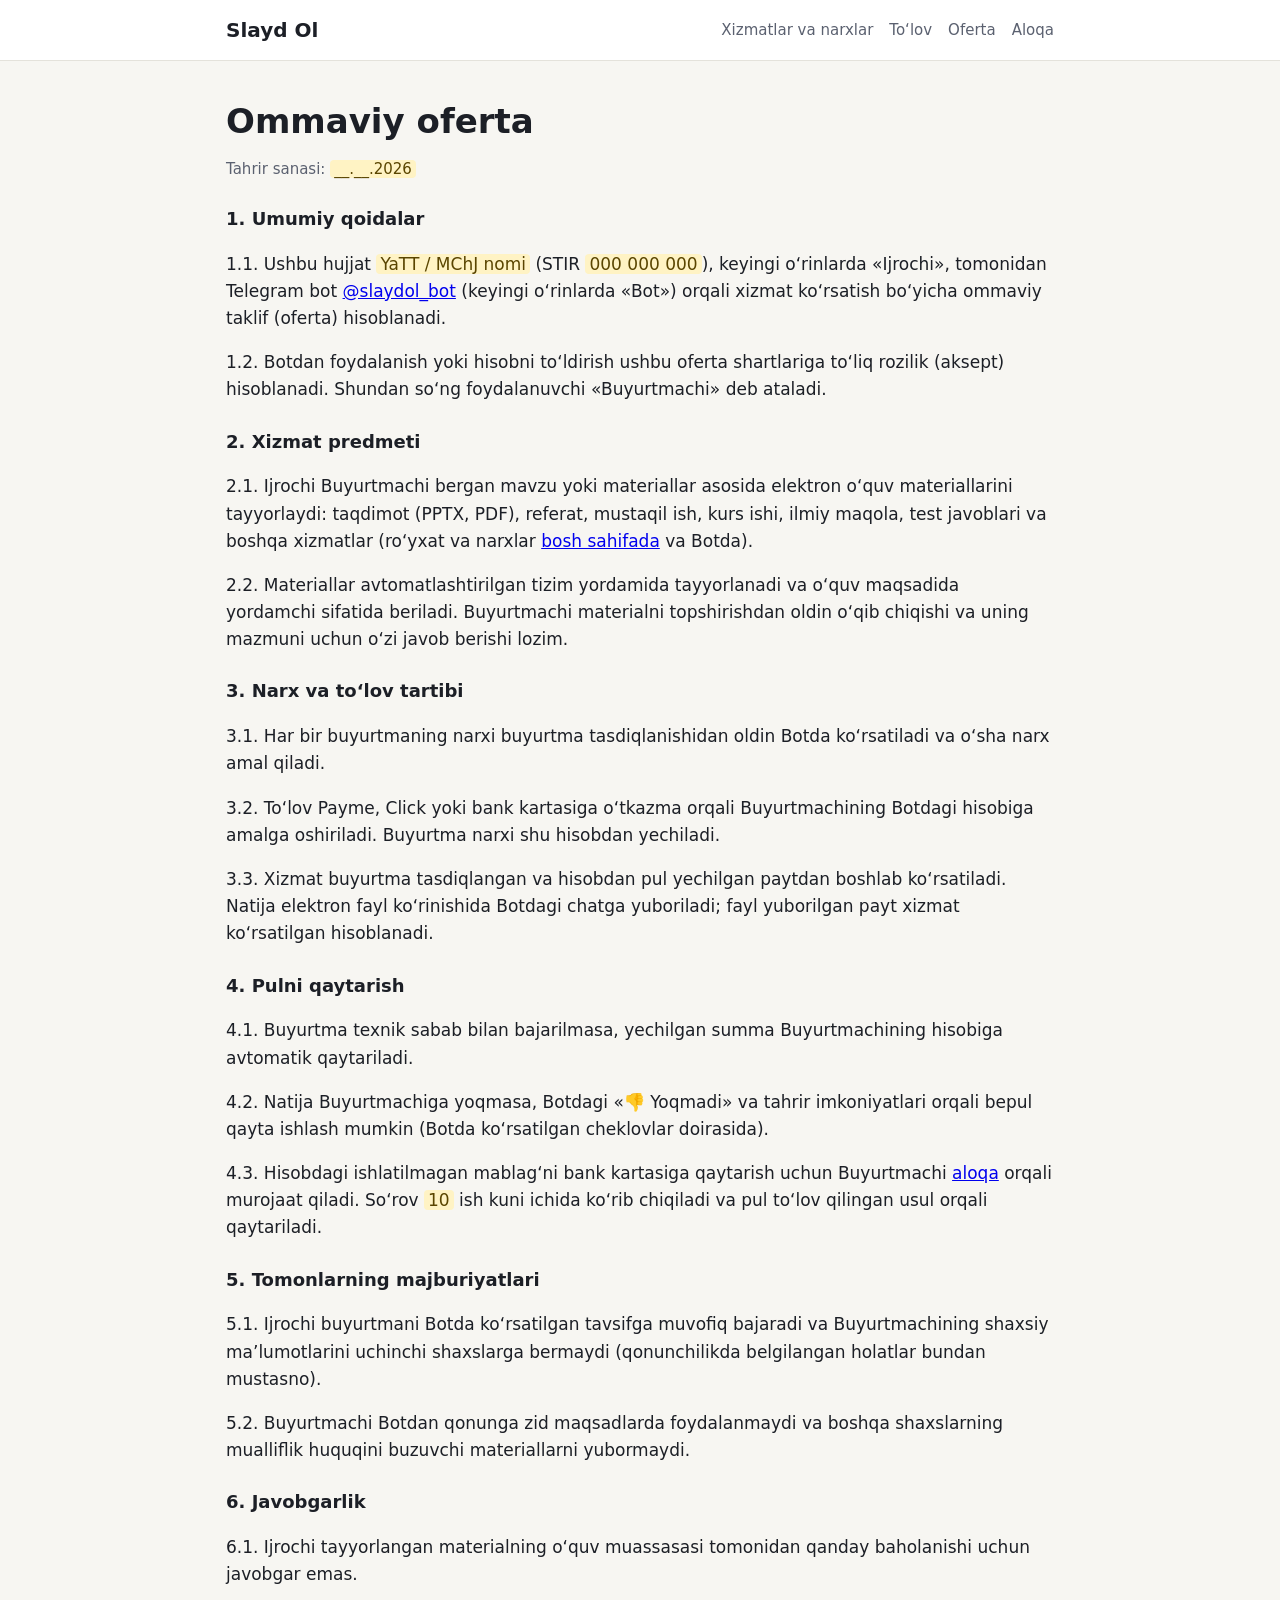
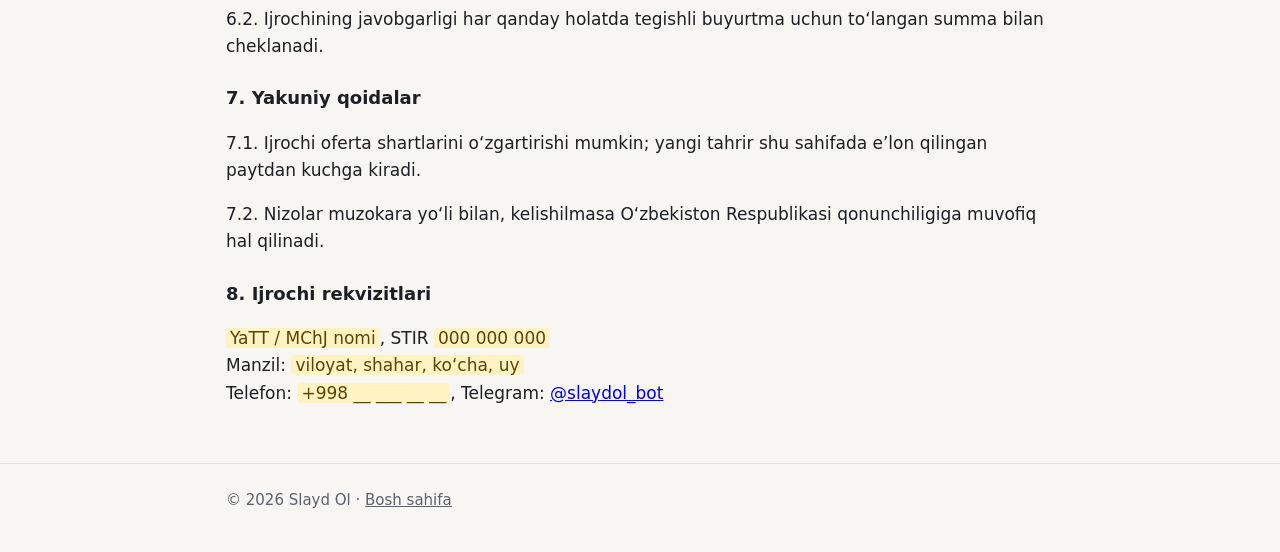
==== oferta.html @ 8b88bb4b "Sayt: bosh sahifa, oferta, CNAME Co-Authored-By: Claude Opus 5.5 <noreply@anthropic.com> Claude-Sess" ====
<!doctype html>
<html lang="uz">
<head>
<meta charset="utf-8">
<meta name="viewport" content="width=device-width,initial-scale=1">
<title>Ommaviy oferta — Slayd Ol</title>
<link rel="stylesheet" href="style.css">
</head>
<body>
<header><div class="wrap">
  <a class="logo" href="/">Slayd Ol</a>
  <nav><a href="/#xizmatlar">Xizmatlar va narxlar</a><a href="/#tolov">To‘lov</a><a href="oferta.html">Oferta</a><a href="/#aloqa">Aloqa</a></nav>
</div></header>

<main class="wrap">
  <h1>Ommaviy oferta</h1>
  <p class="note">Tahrir sanasi: <span class="todo">__.__.2026</span></p>

  <h3>1. Umumiy qoidalar</h3>
  <p>1.1. Ushbu hujjat <span class="todo">YaTT / MChJ nomi</span> (STIR <span class="todo">000 000 000</span>), keyingi o‘rinlarda «Ijrochi»,
    tomonidan Telegram bot <a href="https://t.me/slaydol_bot">@slaydol_bot</a> (keyingi o‘rinlarda «Bot») orqali xizmat ko‘rsatish bo‘yicha
    ommaviy taklif (oferta) hisoblanadi.</p>
  <p>1.2. Botdan foydalanish yoki hisobni to‘ldirish ushbu oferta shartlariga to‘liq rozilik (aksept) hisoblanadi.
    Shundan so‘ng foydalanuvchi «Buyurtmachi» deb ataladi.</p>

  <h3>2. Xizmat predmeti</h3>
  <p>2.1. Ijrochi Buyurtmachi bergan mavzu yoki materiallar asosida elektron o‘quv materiallarini tayyorlaydi: taqdimot (PPTX, PDF),
    referat, mustaqil ish, kurs ishi, ilmiy maqola, test javoblari va boshqa xizmatlar (ro‘yxat va narxlar
    <a href="/#xizmatlar">bosh sahifada</a> va Botda).</p>
  <p>2.2. Materiallar avtomatlashtirilgan tizim yordamida tayyorlanadi va o‘quv maqsadida yordamchi sifatida beriladi.
    Buyurtmachi materialni topshirishdan oldin o‘qib chiqishi va uning mazmuni uchun o‘zi javob berishi lozim.</p>

  <h3>3. Narx va to‘lov tartibi</h3>
  <p>3.1. Har bir buyurtmaning narxi buyurtma tasdiqlanishidan oldin Botda ko‘rsatiladi va o‘sha narx amal qiladi.</p>
  <p>3.2. To‘lov Payme, Click yoki bank kartasiga o‘tkazma orqali Buyurtmachining Botdagi hisobiga amalga oshiriladi.
    Buyurtma narxi shu hisobdan yechiladi.</p>
  <p>3.3. Xizmat buyurtma tasdiqlangan va hisobdan pul yechilgan paytdan boshlab ko‘rsatiladi. Natija elektron fayl
    ko‘rinishida Botdagi chatga yuboriladi; fayl yuborilgan payt xizmat ko‘rsatilgan hisoblanadi.</p>

  <h3>4. Pulni qaytarish</h3>
  <p>4.1. Buyurtma texnik sabab bilan bajarilmasa, yechilgan summa Buyurtmachining hisobiga avtomatik qaytariladi.</p>
  <p>4.2. Natija Buyurtmachiga yoqmasa, Botdagi «👎 Yoqmadi» va tahrir imkoniyatlari orqali bepul qayta ishlash mumkin
    (Botda ko‘rsatilgan cheklovlar doirasida).</p>
  <p>4.3. Hisobdagi ishlatilmagan mablag‘ni bank kartasiga qaytarish uchun Buyurtmachi
    <a href="/#aloqa">aloqa</a> orqali murojaat qiladi. So‘rov <span class="todo">10</span> ish kuni ichida ko‘rib chiqiladi va pul to‘lov
    qilingan usul orqali qaytariladi.</p>

  <h3>5. Tomonlarning majburiyatlari</h3>
  <p>5.1. Ijrochi buyurtmani Botda ko‘rsatilgan tavsifga muvofiq bajaradi va Buyurtmachining shaxsiy ma’lumotlarini uchinchi
    shaxslarga bermaydi (qonunchilikda belgilangan holatlar bundan mustasno).</p>
  <p>5.2. Buyurtmachi Botdan qonunga zid maqsadlarda foydalanmaydi va boshqa shaxslarning mualliflik huquqini buzuvchi
    materiallarni yubormaydi.</p>

  <h3>6. Javobgarlik</h3>
  <p>6.1. Ijrochi tayyorlangan materialning o‘quv muassasasi tomonidan qanday baholanishi uchun javobgar emas.</p>
  <p>6.2. Ijrochining javobgarligi har qanday holatda tegishli buyurtma uchun to‘langan summa bilan cheklanadi.</p>

  <h3>7. Yakuniy qoidalar</h3>
  <p>7.1. Ijrochi oferta shartlarini o‘zgartirishi mumkin; yangi tahrir shu sahifada e’lon qilingan paytdan kuchga kiradi.</p>
  <p>7.2. Nizolar muzokara yo‘li bilan, kelishilmasa O‘zbekiston Respublikasi qonunchiligiga muvofiq hal qilinadi.</p>

  <h3>8. Ijrochi rekvizitlari</h3>
  <p><span class="todo">YaTT / MChJ nomi</span>, STIR <span class="todo">000 000 000</span><br>
     Manzil: <span class="todo">viloyat, shahar, ko‘cha, uy</span><br>
     Telefon: <span class="todo">+998 __ ___ __ __</span>, Telegram: <a href="https://t.me/slaydol_bot">@slaydol_bot</a></p>
</main>

<footer><div class="wrap">© 2026 Slayd Ol · <a href="/">Bosh sahifa</a></div></footer>
</body>
</html>
---- style.css ----
:root{--bg:#f7f6f2;--card:#fff;--ink:#1c1f26;--muted:#5b6170;--acc:#2f5bea;--line:#e4e2db}
@media (prefers-color-scheme:dark){:root{--bg:#14161b;--card:#1c1f26;--ink:#eceae4;--muted:#a3a8b4;--acc:#7f9cff;--line:#2c3039}}
*{box-sizing:border-box}
body{margin:0;background:var(--bg);color:var(--ink);font:17px/1.6 system-ui,-apple-system,"Segoe UI",Roboto,sans-serif}
.wrap{max-width:860px;margin:0 auto;padding:0 16px}
header{border-bottom:1px solid var(--line);background:var(--card)}
header .wrap{display:flex;align-items:center;justify-content:space-between;gap:12px;padding-top:14px;padding-bottom:14px;flex-wrap:wrap}
.logo{font-weight:800;font-size:20px;color:var(--ink);text-decoration:none}
nav a{color:var(--muted);text-decoration:none;margin-left:16px;font-size:15px}
nav a:hover{color:var(--acc)}
h1{font-size:34px;line-height:1.2;margin:40px 0 12px}
h2{font-size:24px;margin:40px 0 12px}
h3{font-size:18px;margin:24px 0 8px}
p,li{color:var(--ink)}
.lead{font-size:19px;color:var(--muted);max-width:640px}
.btn{display:inline-block;background:var(--acc);color:#fff;padding:12px 22px;border-radius:10px;text-decoration:none;font-weight:600;margin-top:12px}
table{width:100%;border-collapse:collapse;background:var(--card);border:1px solid var(--line);border-radius:10px;overflow:hidden}
th,td{text-align:left;padding:10px 14px;border-bottom:1px solid var(--line);font-size:16px;vertical-align:top}
th{color:var(--muted);font-weight:600}
td.p{white-space:nowrap;font-weight:600}
.card{background:var(--card);border:1px solid var(--line);border-radius:12px;padding:18px 20px}
.note{color:var(--muted);font-size:15px}
.todo{background:#fff3c4;color:#5a4500;padding:0 4px;border-radius:4px}
footer{margin-top:56px;border-top:1px solid var(--line);padding:24px 0 40px;color:var(--muted);font-size:15px}
footer a{color:var(--muted)}
ol li,ul li{margin-bottom:6px}
@media (max-width:560px){h1{font-size:27px}nav a{margin:0 14px 0 0}th,td{padding:8px 10px;font-size:15px}}
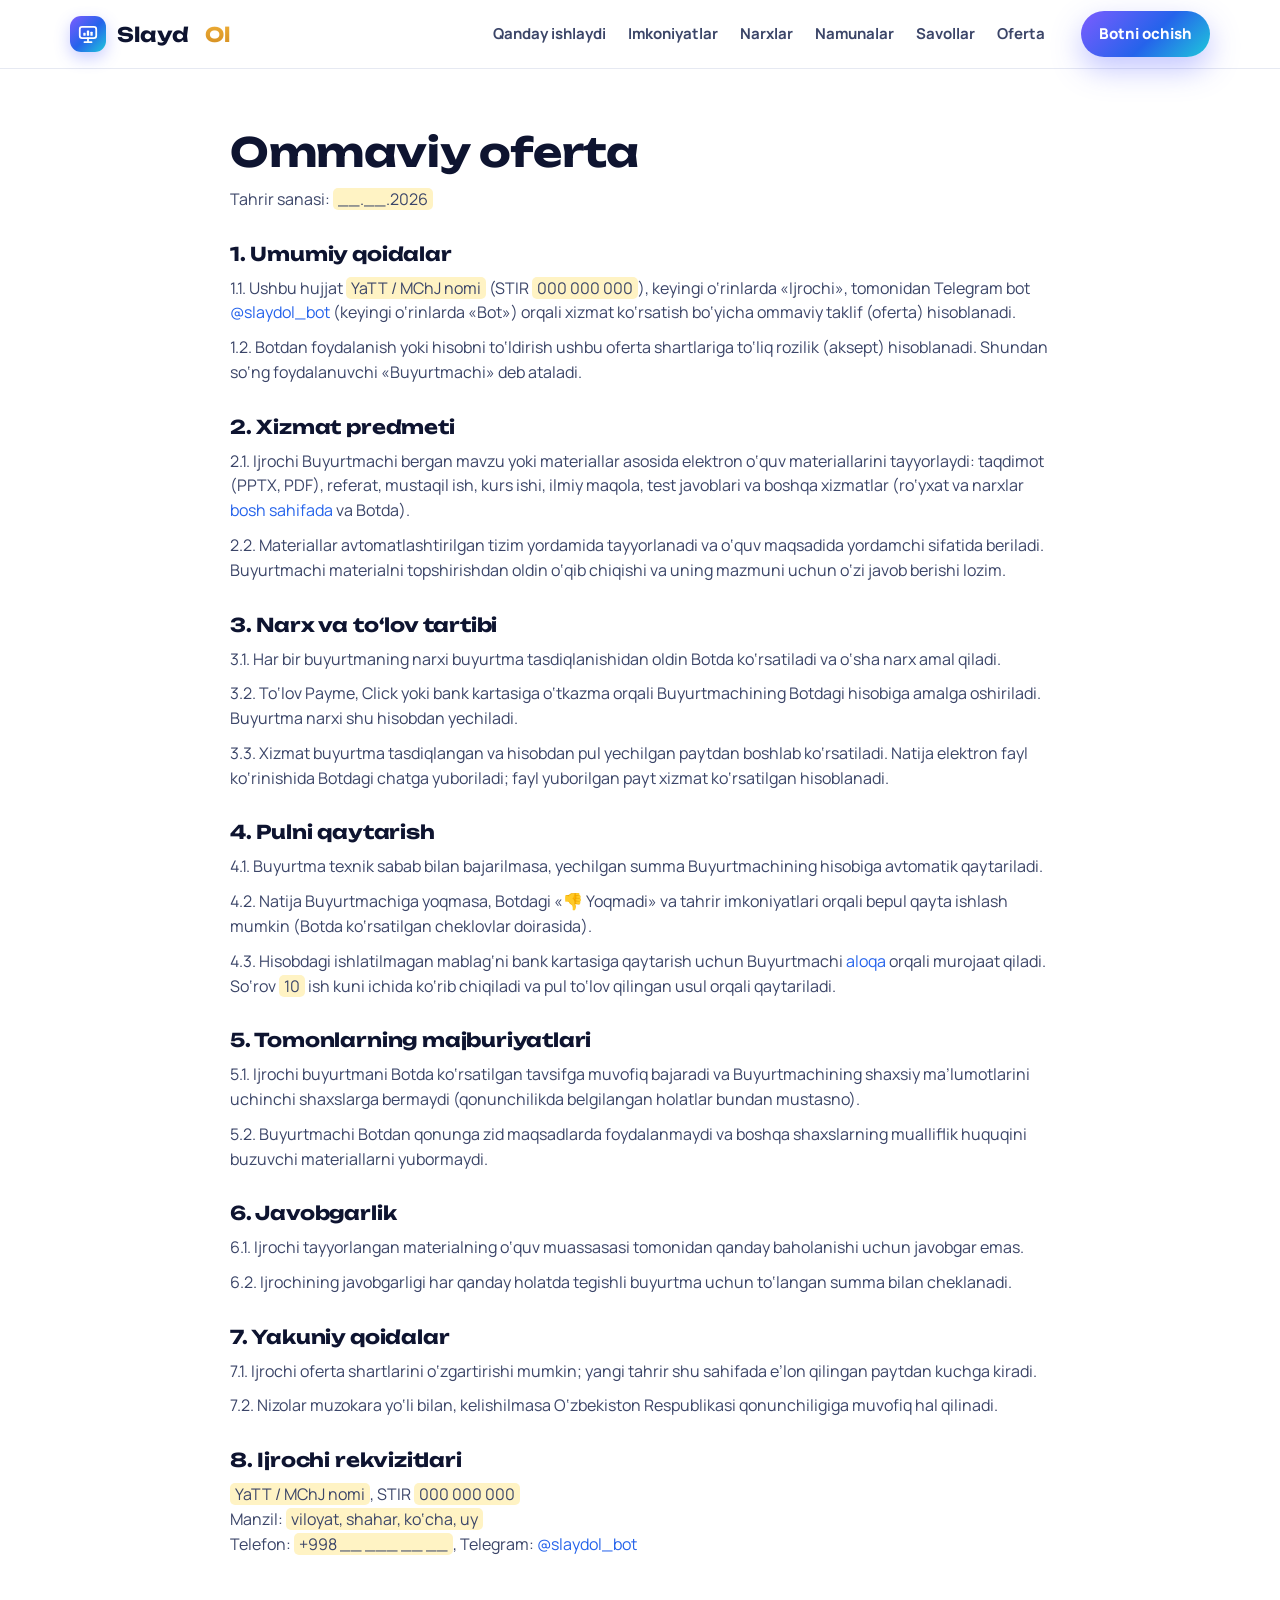
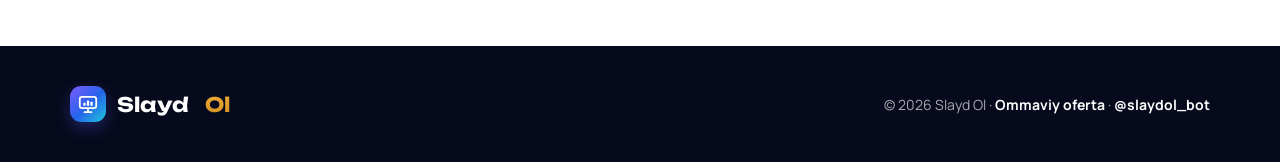
==== commit 1cadea82: "Yangi sayt: namunalar, 130 dizayn, narxlar, oxirgi ishlar, savol-javob Co-Authored-By: Claude Fable " ====
--- a/oferta.html
+++ b/oferta.html
@@ -4,17 +4,28 @@
 <meta charset="utf-8">
 <meta name="viewport" content="width=device-width,initial-scale=1">
 <title>Ommaviy oferta — Slayd Ol</title>
+<link rel="preconnect" href="https://fonts.googleapis.com">
+<link href="https://fonts.googleapis.com/css2?family=Manrope:wght@500;600;700;800&family=Unbounded:wght@700;800&display=swap" rel="stylesheet">
 <link rel="stylesheet" href="style.css">
 </head>
 <body>
 <header><div class="wrap">
-  <a class="logo" href="/">Slayd Ol</a>
-  <nav><a href="/#xizmatlar">Xizmatlar va narxlar</a><a href="/#tolov">To‘lov</a><a href="oferta.html">Oferta</a><a href="/#aloqa">Aloqa</a></nav>
+  <a class="logo" href="/"><span class="mark"><svg width="20" height="20" viewBox="0 0 34 34"><rect x="3" y="5" width="28" height="19" rx="4" fill="none" stroke="#fff" stroke-width="3"/><rect x="9" y="15" width="4" height="5" rx="1" fill="#fff"/><rect x="15" y="11" width="4" height="9" rx="1" fill="#fff"/><rect x="21" y="13" width="4" height="7" rx="1" fill="#fff"/><path d="M17 24v5M11 31h12" stroke="#fff" stroke-width="3" stroke-linecap="round"/></svg></span>Slayd&nbsp;<b>Ol</b></a>
+  <nav id="nav">
+    <a href="/#qanday">Qanday ishlaydi</a>
+    <a href="/#imkoniyatlar">Imkoniyatlar</a>
+    <a href="/#narxlar">Narxlar</a>
+    <a href="/#namunalar">Namunalar</a>
+    <a href="/#savollar">Savollar</a>
+    <a href="oferta.html">Oferta</a>
+  </nav>
+  <button class="burger" id="burger" aria-label="Menyu"><svg width="22" height="22" viewBox="0 0 24 24" fill="none" stroke="#0E1430" stroke-width="2.4" stroke-linecap="round"><path d="M4 7h16M4 12h16M4 17h16"/></svg></button>
+  <a class="btn p s" href="https://t.me/slaydol_bot">Botni ochish</a>
 </div></header>
 
-<main class="wrap">
+<main class="wrap legal">
   <h1>Ommaviy oferta</h1>
-  <p class="note">Tahrir sanasi: <span class="todo">__.__.2026</span></p>
+  <p class="note" style="margin-bottom:8px">Tahrir sanasi: <span class="todo">__.__.2026</span></p>
 
   <h3>1. Umumiy qoidalar</h3>
   <p>1.1. Ushbu hujjat <span class="todo">YaTT / MChJ nomi</span> (STIR <span class="todo">000 000 000</span>), keyingi o‘rinlarda «Ijrochi»,
@@ -65,6 +76,9 @@
      Telefon: <span class="todo">+998 __ ___ __ __</span>, Telegram: <a href="https://t.me/slaydol_bot">@slaydol_bot</a></p>
 </main>
 
-<footer><div class="wrap">© 2026 Slayd Ol · <a href="/">Bosh sahifa</a></div></footer>
+<footer><div class="wrap">
+  <a class="logo" href="/"><span class="mark"><svg width="20" height="20" viewBox="0 0 34 34"><rect x="3" y="5" width="28" height="19" rx="4" fill="none" stroke="#fff" stroke-width="3"/><rect x="9" y="15" width="4" height="5" rx="1" fill="#fff"/><rect x="15" y="11" width="4" height="9" rx="1" fill="#fff"/><rect x="21" y="13" width="4" height="7" rx="1" fill="#fff"/><path d="M17 24v5M11 31h12" stroke="#fff" stroke-width="3" stroke-linecap="round"/></svg></span>Slayd&nbsp;<b>Ol</b></a>
+  <div>© 2026 Slayd Ol · <a href="oferta.html">Ommaviy oferta</a> · <a href="https://t.me/slaydol_bot">@slaydol_bot</a></div>
+</div></footer>
 </body>
 </html>
--- a/style.css
+++ b/style.css
@@ -1,27 +1,256 @@
-:root{--bg:#f7f6f2;--card:#fff;--ink:#1c1f26;--muted:#5b6170;--acc:#2f5bea;--line:#e4e2db}
-@media (prefers-color-scheme:dark){:root{--bg:#14161b;--card:#1c1f26;--ink:#eceae4;--muted:#a3a8b4;--acc:#7f9cff;--line:#2c3039}}
-*{box-sizing:border-box}
-body{margin:0;background:var(--bg);color:var(--ink);font:17px/1.6 system-ui,-apple-system,"Segoe UI",Roboto,sans-serif}
-.wrap{max-width:860px;margin:0 auto;padding:0 16px}
-header{border-bottom:1px solid var(--line);background:var(--card)}
-header .wrap{display:flex;align-items:center;justify-content:space-between;gap:12px;padding-top:14px;padding-bottom:14px;flex-wrap:wrap}
-.logo{font-weight:800;font-size:20px;color:var(--ink);text-decoration:none}
-nav a{color:var(--muted);text-decoration:none;margin-left:16px;font-size:15px}
-nav a:hover{color:var(--acc)}
-h1{font-size:34px;line-height:1.2;margin:40px 0 12px}
-h2{font-size:24px;margin:40px 0 12px}
-h3{font-size:18px;margin:24px 0 8px}
-p,li{color:var(--ink)}
-.lead{font-size:19px;color:var(--muted);max-width:640px}
-.btn{display:inline-block;background:var(--acc);color:#fff;padding:12px 22px;border-radius:10px;text-decoration:none;font-weight:600;margin-top:12px}
-table{width:100%;border-collapse:collapse;background:var(--card);border:1px solid var(--line);border-radius:10px;overflow:hidden}
-th,td{text-align:left;padding:10px 14px;border-bottom:1px solid var(--line);font-size:16px;vertical-align:top}
-th{color:var(--muted);font-weight:600}
-td.p{white-space:nowrap;font-weight:600}
-.card{background:var(--card);border:1px solid var(--line);border-radius:12px;padding:18px 20px}
-.note{color:var(--muted);font-size:15px}
-.todo{background:#fff3c4;color:#5a4500;padding:0 4px;border-radius:4px}
-footer{margin-top:56px;border-top:1px solid var(--line);padding:24px 0 40px;color:var(--muted);font-size:15px}
-footer a{color:var(--muted)}
-ol li,ul li{margin-bottom:6px}
-@media (max-width:560px){h1{font-size:27px}nav a{margin:0 14px 0 0}th,td{padding:8px 10px;font-size:15px}}
+:root{
+  --ink:#0E1430; --ink-2:#3B4568; --mute:#6B7390; --line:#E6E9F2; --bg:#FFFFFF; --bg-2:#F5F7FC;
+  --navy:#070A1C; --navy-2:#0F1738; --violet:#6C4DFF; --blue:#2563EB; --teal:#1FC8DB; --green:#16A34A;
+  --gold1:#FFE9A6; --gold2:#FFC34D; --gold3:#E8902A; --gold:#D9A441;
+  --r:18px; --r-s:12px; --shadow:0 18px 50px rgba(14,20,48,.12); --shadow-s:0 6px 18px rgba(14,20,48,.08);
+  --wrap:1140px;
+}
+*{box-sizing:border-box;margin:0;padding:0}
+html{scroll-behavior:smooth;-webkit-text-size-adjust:100%}
+body{font-family:'Manrope',system-ui,-apple-system,'Segoe UI',sans-serif;color:var(--ink);background:var(--bg);line-height:1.55;font-size:17px}
+img{display:block;max-width:100%;height:auto}
+a{color:var(--blue);text-decoration:none}
+h1,h2,h3,h4{font-family:'Unbounded','Manrope',sans-serif;line-height:1.15;letter-spacing:-.01em;font-weight:700}
+h2{font-size:clamp(26px,3.4vw,38px);margin-bottom:12px}
+h3{font-size:20px}
+.wrap{width:min(var(--wrap),calc(100% - 32px));margin:0 auto}
+.sec{padding:84px 0}
+.sec.alt{background:var(--bg-2)}
+.kicker{display:inline-block;font-weight:800;font-size:13px;letter-spacing:.14em;text-transform:uppercase;color:var(--violet);margin-bottom:12px}
+.lead{font-size:19px;color:var(--ink-2);max-width:720px}
+.center{text-align:center}
+.center .lead{margin:0 auto}
+.grad{background:linear-gradient(90deg,var(--violet),var(--blue) 55%,var(--teal));-webkit-background-clip:text;background-clip:text;color:transparent}
+.goldtxt{background:linear-gradient(180deg,var(--gold1),var(--gold2) 50%,var(--gold3));-webkit-background-clip:text;background-clip:text;color:transparent}
+
+/* tugmalar */
+.btn{display:inline-flex;align-items:center;gap:10px;font-weight:800;font-size:17px;padding:16px 26px;border-radius:999px;border:0;cursor:pointer;transition:transform .15s,box-shadow .15s,background .15s;white-space:nowrap}
+.btn:active{transform:translateY(1px)}
+.btn.p{color:#fff;background:linear-gradient(135deg,#7C5CFF,#2563EB 55%,#1FC8DB);box-shadow:0 12px 30px rgba(80,90,255,.35)}
+.btn.p:hover{box-shadow:0 16px 40px rgba(80,90,255,.45);transform:translateY(-1px)}
+.btn.g{color:var(--ink);background:rgba(255,255,255,.12);border:1.5px solid rgba(255,255,255,.3);color:#fff;backdrop-filter:blur(8px)}
+.btn.g:hover{background:rgba(255,255,255,.2)}
+.btn.o{color:var(--ink);background:#fff;border:1.5px solid var(--line)}
+.btn.o:hover{border-color:#C9CFE0}
+.btn.s{font-size:15px;padding:11px 18px}
+.btn svg{flex:none}
+
+/* sarlavha */
+header{position:sticky;top:0;z-index:50;background:rgba(255,255,255,.86);backdrop-filter:blur(14px);border-bottom:1px solid var(--line)}
+header .wrap{display:flex;align-items:center;height:68px;gap:28px}
+.logo{display:flex;align-items:center;gap:11px;font-family:'Unbounded';font-weight:700;font-size:20px;color:var(--ink)}
+.logo .mark{width:36px;height:36px;border-radius:11px;background:linear-gradient(135deg,#7C5CFF,#2563EB 52%,#1FC8DB);display:flex;align-items:center;justify-content:center;box-shadow:0 6px 16px rgba(80,90,255,.3)}
+.logo b{background:linear-gradient(180deg,#F2B23A,#D08A1E);-webkit-background-clip:text;background-clip:text;color:transparent}
+nav{display:flex;gap:22px;margin-left:auto}
+nav a{color:var(--ink-2);font-weight:700;font-size:15px}
+nav a:hover{color:var(--ink)}
+header .btn{margin-left:8px}
+.burger{display:none;margin-left:auto;width:42px;height:42px;border-radius:10px;border:1px solid var(--line);background:#fff;align-items:center;justify-content:center;cursor:pointer}
+
+/* hero */
+.hero{position:relative;background:var(--navy);color:#fff;overflow:hidden;padding:72px 0 0}
+.hero::before{content:"";position:absolute;inset:0;background:
+  radial-gradient(ellipse 60% 55% at 10% 10%,rgba(108,77,255,.45),transparent 60%),
+  radial-gradient(ellipse 50% 50% at 95% 30%,rgba(31,200,219,.28),transparent 60%),
+  radial-gradient(ellipse 60% 40% at 50% 110%,rgba(232,144,42,.22),transparent 60%)}
+.hero .wrap{position:relative;display:grid;grid-template-columns:1.05fr .95fr;gap:48px;align-items:center;padding-bottom:72px}
+.hero h1{font-size:clamp(34px,4.6vw,56px);margin:14px 0 18px}
+.hero .lead{color:rgba(255,255,255,.78);font-size:19px}
+.hero .cta{display:flex;gap:14px;flex-wrap:wrap;margin-top:30px}
+.hero .pill{display:inline-flex;align-items:center;gap:8px;font-weight:800;font-size:13px;letter-spacing:.12em;padding:8px 16px;border-radius:999px;color:#FFD27A;background:rgba(255,195,77,.12);border:1.5px solid rgba(255,195,77,.4)}
+.hero .trust{display:flex;gap:26px;flex-wrap:wrap;margin-top:34px;color:rgba(255,255,255,.7);font-size:14px;font-weight:600}
+.hero .trust b{display:block;font-family:'Unbounded';font-size:24px;color:#fff;margin-bottom:2px}
+.stack{position:relative;height:460px}
+.stack img{position:absolute;border-radius:14px;box-shadow:0 40px 90px rgba(0,0,0,.55),0 0 0 1px rgba(255,255,255,.12);transition:transform .4s}
+.stack .a{width:78%;right:0;top:0;transform:rotate(3deg);z-index:1}
+.stack .b{width:72%;left:0;top:26%;z-index:2;transform:rotate(-3deg)}
+.stack .c{width:62%;right:4%;bottom:0;z-index:3;transform:rotate(2deg)}
+.stack:hover img{transform:rotate(0)}
+.hero-note{position:absolute;left:0;bottom:-10px;z-index:4;background:#fff;color:var(--ink);border-radius:12px;padding:10px 14px;font-size:14px;font-weight:700;box-shadow:var(--shadow)}
+.hero-note span{color:var(--green)}
+.hero-bar{position:relative;border-top:1px solid rgba(255,255,255,.1);background:rgba(255,255,255,.04)}
+.hero-bar .wrap{display:flex;gap:10px 34px;flex-wrap:wrap;justify-content:center;padding:16px 0;font-size:14px;font-weight:700;color:rgba(255,255,255,.75)}
+.hero-bar span::before{content:"✓";color:#2EE07A;margin-right:7px}
+
+/* qadamlar */
+.steps{display:grid;grid-template-columns:repeat(4,1fr);gap:18px;margin-top:40px;counter-reset:s}
+.step{background:#fff;border:1px solid var(--line);border-radius:var(--r);padding:26px 22px 24px;position:relative;box-shadow:var(--shadow-s)}
+.step::before{counter-increment:s;content:counter(s,decimal-leading-zero);font-family:'Unbounded';font-weight:800;font-size:13px;letter-spacing:.1em;color:var(--violet);background:#EFEBFF;border-radius:999px;padding:6px 12px;display:inline-block;margin-bottom:16px}
+.step h3{font-size:18px;margin-bottom:8px}
+.step p{color:var(--ink-2);font-size:15px}
+.steps-visual{margin-top:36px;display:grid;grid-template-columns:1fr 1fr;gap:24px;align-items:center}
+.steps-visual img{border-radius:var(--r);box-shadow:var(--shadow)}
+.chat{background:var(--navy);border-radius:var(--r);padding:22px;color:#fff;box-shadow:var(--shadow)}
+.chat .m{max-width:86%;padding:12px 16px;border-radius:16px;font-size:15px;line-height:1.4;margin-bottom:10px}
+.chat .me{margin-left:auto;background:#2B5278;border-bottom-right-radius:6px}
+.chat .bot{background:#1C2638;border-bottom-left-radius:6px}
+.chat .bot b{color:#8FD3FF}
+.chat .file{display:flex;align-items:center;gap:12px;background:#1C2638;border-radius:14px;padding:12px 14px;margin-top:4px}
+.chat .fi{width:44px;height:44px;border-radius:11px;display:flex;align-items:center;justify-content:center;font-family:'Unbounded';font-size:11px;font-weight:800;color:#fff}
+.chat .fi.pptx{background:#D24726}.chat .fi.pdf{background:#C62828}
+.chat small{display:block;color:#8FA3BF;font-size:12px}
+
+/* imkoniyatlar */
+.feats{display:grid;grid-template-columns:repeat(3,1fr);gap:18px;margin-top:40px}
+.feat{background:#fff;border:1px solid var(--line);border-radius:var(--r);padding:26px 24px;box-shadow:var(--shadow-s)}
+.feat .ic{width:48px;height:48px;border-radius:14px;display:flex;align-items:center;justify-content:center;margin-bottom:16px;background:linear-gradient(135deg,#EFEBFF,#E3F7FA);color:var(--violet)}
+.feat h3{font-size:18px;margin-bottom:8px}
+.feat p{color:var(--ink-2);font-size:15px}
+.feat .tag{display:inline-block;margin-top:12px;font-size:12px;font-weight:800;letter-spacing:.08em;text-transform:uppercase;color:var(--gold3);background:#FFF4DD;border-radius:999px;padding:4px 10px}
+
+/* dizayn devori */
+.wall{overflow:hidden;margin-top:36px;mask-image:linear-gradient(90deg,transparent,#000 8%,#000 92%,transparent)}
+.wall .row{display:flex;gap:12px;width:max-content;animation:scroll 90s linear infinite;margin-bottom:12px}
+.wall .row.r{animation-direction:reverse;animation-duration:110s}
+.wall img{width:240px;height:135px;object-fit:cover;border-radius:10px;box-shadow:var(--shadow-s)}
+@keyframes scroll{to{transform:translateX(-50%)}}
+.scenes{display:grid;grid-template-columns:repeat(6,1fr);gap:8px;margin-top:28px}
+.scenes img{aspect-ratio:3/2;object-fit:cover;border-radius:8px}
+
+/* narxlar */
+.plans{display:grid;grid-template-columns:repeat(3,1fr);gap:20px;margin-top:40px;align-items:stretch}
+.plan{background:#fff;border:1.5px solid var(--line);border-radius:22px;padding:30px 26px;display:flex;flex-direction:column;position:relative;box-shadow:var(--shadow-s)}
+.plan.hot{border-color:transparent;background:linear-gradient(#fff,#fff) padding-box,linear-gradient(135deg,#7C5CFF,#2563EB,#1FC8DB) border-box;box-shadow:var(--shadow)}
+.plan.vip{background:var(--navy);color:#fff;border-color:rgba(255,195,77,.45)}
+.plan .badge{position:absolute;top:-14px;left:26px;font-size:12px;font-weight:800;letter-spacing:.1em;text-transform:uppercase;padding:6px 12px;border-radius:999px;color:#fff;background:linear-gradient(135deg,#7C5CFF,#2563EB)}
+.plan.vip .badge{background:linear-gradient(135deg,#F2B23A,#D08A1E);color:#1B1200}
+.plan h3{font-size:22px;margin-bottom:4px}
+.plan .for{color:var(--mute);font-size:14px;min-height:40px}
+.plan.vip .for{color:rgba(255,255,255,.65)}
+.plan .price{margin:18px 0 6px;font-family:'Unbounded';font-size:34px;font-weight:800;letter-spacing:-.02em}
+.plan .price small{font-family:'Manrope';font-size:14px;font-weight:700;color:var(--mute);letter-spacing:0}
+.plan.vip .price small{color:rgba(255,255,255,.6)}
+.plan .first{font-size:14px;font-weight:700;color:var(--green);background:#EAF8EE;border-radius:10px;padding:8px 12px;margin-bottom:6px}
+.plan .first s{color:var(--mute);font-weight:600}
+.plan .extra{font-size:13px;color:var(--mute);margin-bottom:16px}
+.plan.vip .extra{color:rgba(255,255,255,.6)}
+.plan ul{list-style:none;margin:8px 0 22px;display:grid;gap:9px;font-size:15px}
+.plan li{padding-left:26px;position:relative}
+.plan li::before{content:"";position:absolute;left:0;top:5px;width:16px;height:16px;border-radius:50%;background:var(--green) url("data:image/svg+xml,%3Csvg xmlns='http://www.w3.org/2000/svg' viewBox='0 0 16 16'%3E%3Cpath d='M4 8.5l2.5 2.5L12 5.5' fill='none' stroke='%23fff' stroke-width='2' stroke-linecap='round' stroke-linejoin='round'/%3E%3C/svg%3E") center/12px no-repeat}
+.plan.vip li::before{background-color:var(--gold)}
+.plan .btn{margin-top:auto;justify-content:center}
+.plan.vip .btn.o{background:linear-gradient(135deg,#F2B23A,#D08A1E);color:#1B1200;border:0}
+.plan-img{border-radius:12px;margin-bottom:18px;aspect-ratio:16/9;object-fit:cover;width:100%}
+table{width:100%;border-collapse:collapse;background:#fff;border-radius:var(--r);overflow:hidden;box-shadow:var(--shadow-s);margin-top:26px;font-size:15px}
+th,td{padding:14px 16px;text-align:left;border-bottom:1px solid var(--line);vertical-align:top}
+th{background:var(--bg-2);font-size:13px;letter-spacing:.06em;text-transform:uppercase;color:var(--mute)}
+td.p{font-weight:800;white-space:nowrap}
+tr:last-child td{border-bottom:0}
+.note{color:var(--mute);font-size:14px;margin-top:12px}
+
+/* namunalar */
+.tabs{display:flex;gap:8px;flex-wrap:wrap;margin-top:28px}
+.tab{padding:10px 18px;border-radius:999px;border:1.5px solid var(--line);background:#fff;font-weight:800;font-size:14px;cursor:pointer;color:var(--ink-2)}
+.tab.on{background:var(--ink);color:#fff;border-color:var(--ink)}
+.gal{display:grid;grid-template-columns:repeat(3,1fr);gap:14px;margin-top:22px}
+.gal figure{border-radius:12px;overflow:hidden;box-shadow:var(--shadow-s);background:#fff;cursor:zoom-in;border:1px solid var(--line)}
+.gal img{aspect-ratio:16/9;object-fit:cover;width:100%;transition:transform .3s}
+.gal figure:hover img{transform:scale(1.03)}
+.gal figcaption{padding:10px 14px;font-size:13px;color:var(--mute);font-weight:600}
+dialog.lb{border:0;padding:0;background:transparent;max-width:min(96vw,1200px)}
+dialog.lb::backdrop{background:rgba(5,8,22,.86)}
+dialog.lb img{border-radius:12px;max-height:88vh;width:auto;max-width:100%}
+dialog.lb button{position:absolute;top:-6px;right:-6px;width:40px;height:40px;border-radius:50%;border:0;background:#fff;font-size:22px;cursor:pointer}
+
+/* oxirgi ishlar */
+.works{display:grid;grid-template-columns:repeat(3,1fr);gap:16px;margin-top:28px}
+.work{background:#fff;border:1px solid var(--line);border-radius:14px;overflow:hidden;box-shadow:var(--shadow-s)}
+.work .imgs{display:grid;grid-template-columns:2fr 1fr;grid-template-rows:1fr 1fr;gap:3px;height:190px}
+.work .imgs img{width:100%;height:100%;object-fit:cover}
+.work .imgs img:first-child{grid-row:1/3}
+.work .t{padding:12px 14px}
+.work .t b{display:block;font-size:14px;line-height:1.35;margin-bottom:6px;display:-webkit-box;-webkit-line-clamp:2;-webkit-box-orient:vertical;overflow:hidden}
+.work .t span{font-size:12px;color:var(--mute);font-weight:600}
+.work .t em{font-style:normal;font-size:11px;font-weight:800;letter-spacing:.08em;text-transform:uppercase;padding:3px 8px;border-radius:999px;background:#EFEBFF;color:var(--violet);margin-right:8px}
+.work .t em.pro{background:#FFF4DD;color:var(--gold3)}
+.work .t em.vip{background:#1B1200;color:#F2B23A}
+
+/* xizmatlar */
+.svcs{display:grid;grid-template-columns:1.1fr .9fr;gap:36px;align-items:center;margin-top:36px}
+.svc-list{display:grid;gap:12px}
+.svc{display:flex;gap:14px;align-items:flex-start;background:#fff;border:1px solid var(--line);border-radius:14px;padding:16px 18px}
+.svc .e{font-size:24px;flex:none;width:40px;text-align:center}
+.svc b{display:block;font-size:16px}
+.svc span{font-size:14px;color:var(--ink-2)}
+.svc .pr{margin-left:auto;font-weight:800;white-space:nowrap;color:var(--ink);font-size:14px;padding-top:2px}
+.docs{display:grid;grid-template-columns:1fr 1fr;gap:14px}
+.docs img{border-radius:10px;box-shadow:var(--shadow);border:1px solid var(--line)}
+.docs img:nth-child(2){margin-top:34px}
+
+/* ishonch */
+.trust3{display:grid;grid-template-columns:repeat(3,1fr);gap:18px;margin-top:36px}
+.t3{background:#fff;border:1px solid var(--line);border-radius:var(--r);padding:24px;box-shadow:var(--shadow-s)}
+.t3 .e{font-size:30px;margin-bottom:10px}
+.t3 h3{font-size:17px;margin-bottom:6px}
+.t3 p{font-size:15px;color:var(--ink-2)}
+.pay{display:flex;gap:12px;flex-wrap:wrap;margin-top:22px}
+.pay span{font-weight:800;padding:10px 16px;border-radius:12px;background:#fff;border:1px solid var(--line);font-size:14px}
+
+/* savollar */
+.faq{margin-top:30px;display:grid;gap:10px;max-width:820px}
+details{background:#fff;border:1px solid var(--line);border-radius:14px;padding:0 20px}
+summary{cursor:pointer;font-weight:800;padding:18px 0;list-style:none;display:flex;justify-content:space-between;gap:14px;font-size:16px}
+summary::-webkit-details-marker{display:none}
+summary::after{content:"+";font-family:'Unbounded';color:var(--violet);font-size:20px;line-height:1}
+details[open] summary::after{content:"–"}
+details p{padding:0 0 18px;color:var(--ink-2);font-size:15px}
+
+/* CTA */
+.cta-big{background:var(--navy);color:#fff;border-radius:28px;padding:56px 40px;text-align:center;position:relative;overflow:hidden}
+.cta-big::before{content:"";position:absolute;inset:0;background:radial-gradient(ellipse 50% 70% at 20% 50%,rgba(108,77,255,.5),transparent 60%),radial-gradient(ellipse 50% 70% at 80% 50%,rgba(31,200,219,.35),transparent 60%)}
+.cta-big *{position:relative}
+.cta-big h2{font-size:clamp(26px,3.6vw,40px)}
+.cta-big p{color:rgba(255,255,255,.75);margin:12px auto 26px;max-width:620px;font-size:17px}
+.qr{display:inline-block;background:#fff;border-radius:16px;padding:10px;margin-top:26px}
+
+/* aloqa / footer */
+.card{background:#fff;border:1px solid var(--line);border-radius:var(--r);padding:24px 26px;box-shadow:var(--shadow-s);margin-top:22px}
+.card p{margin-bottom:10px;font-size:15px;color:var(--ink-2)}
+.card p:last-child{margin-bottom:0}
+.todo{background:#FFF3C4;border-radius:5px;padding:0 5px}
+footer{background:var(--navy);color:rgba(255,255,255,.65);padding:40px 0;font-size:14px}
+footer .wrap{display:flex;justify-content:space-between;gap:20px;flex-wrap:wrap;align-items:center}
+footer a{color:#fff;font-weight:700}
+footer .logo{color:#fff}
+
+/* oferta sahifasi */
+.legal{max-width:820px;padding:60px 0 80px}
+.legal h1{font-size:clamp(28px,4vw,40px);margin-bottom:10px}
+.legal h3{margin:32px 0 10px;font-size:19px}
+.legal p{margin-bottom:10px;color:var(--ink-2);font-size:16px}
+.legal ul,.legal ol{margin:0 0 10px 22px;color:var(--ink-2)}
+
+@media (max-width:980px){
+  .hero .wrap{grid-template-columns:1fr}
+  .stack{height:300px;max-width:560px}
+  .steps,.feats,.plans,.trust3,.works,.gal{grid-template-columns:repeat(2,1fr)}
+  .svcs,.steps-visual{grid-template-columns:1fr}
+  .scenes{grid-template-columns:repeat(4,1fr)}
+}
+@media (max-width:720px){
+  body{font-size:16px}
+  .sec{padding:60px 0}
+  nav{display:none;position:absolute;left:0;right:0;top:68px;background:#fff;flex-direction:column;gap:0;border-bottom:1px solid var(--line);padding:8px 16px 14px}
+  nav.open{display:flex}
+  nav a{padding:12px 0;border-bottom:1px solid var(--line)}
+  header .btn{display:none}
+  .burger{display:flex}
+  .hero{padding-top:44px}
+  .hero .trust{gap:18px}
+  .steps,.feats,.plans,.trust3,.works,.gal{grid-template-columns:1fr}
+  .scenes{grid-template-columns:repeat(3,1fr)}
+  .stack{height:240px}
+  .cta-big{padding:40px 22px}
+  table{font-size:14px}
+  th,td{padding:11px 12px}
+  .plan .price{font-size:30px}
+}
+@media (max-width:720px){
+  table,tbody,tr,td{display:block;width:100%}
+  thead,tr:first-child{display:none}
+  tr{padding:12px 14px;border-bottom:1px solid var(--line)}
+  td{padding:2px 0;border:0}
+  td:first-child{font-weight:800;font-size:15px}
+  td:nth-child(2){color:var(--ink-2);font-size:14px}
+  td.p{color:var(--violet);margin-top:4px}
+}
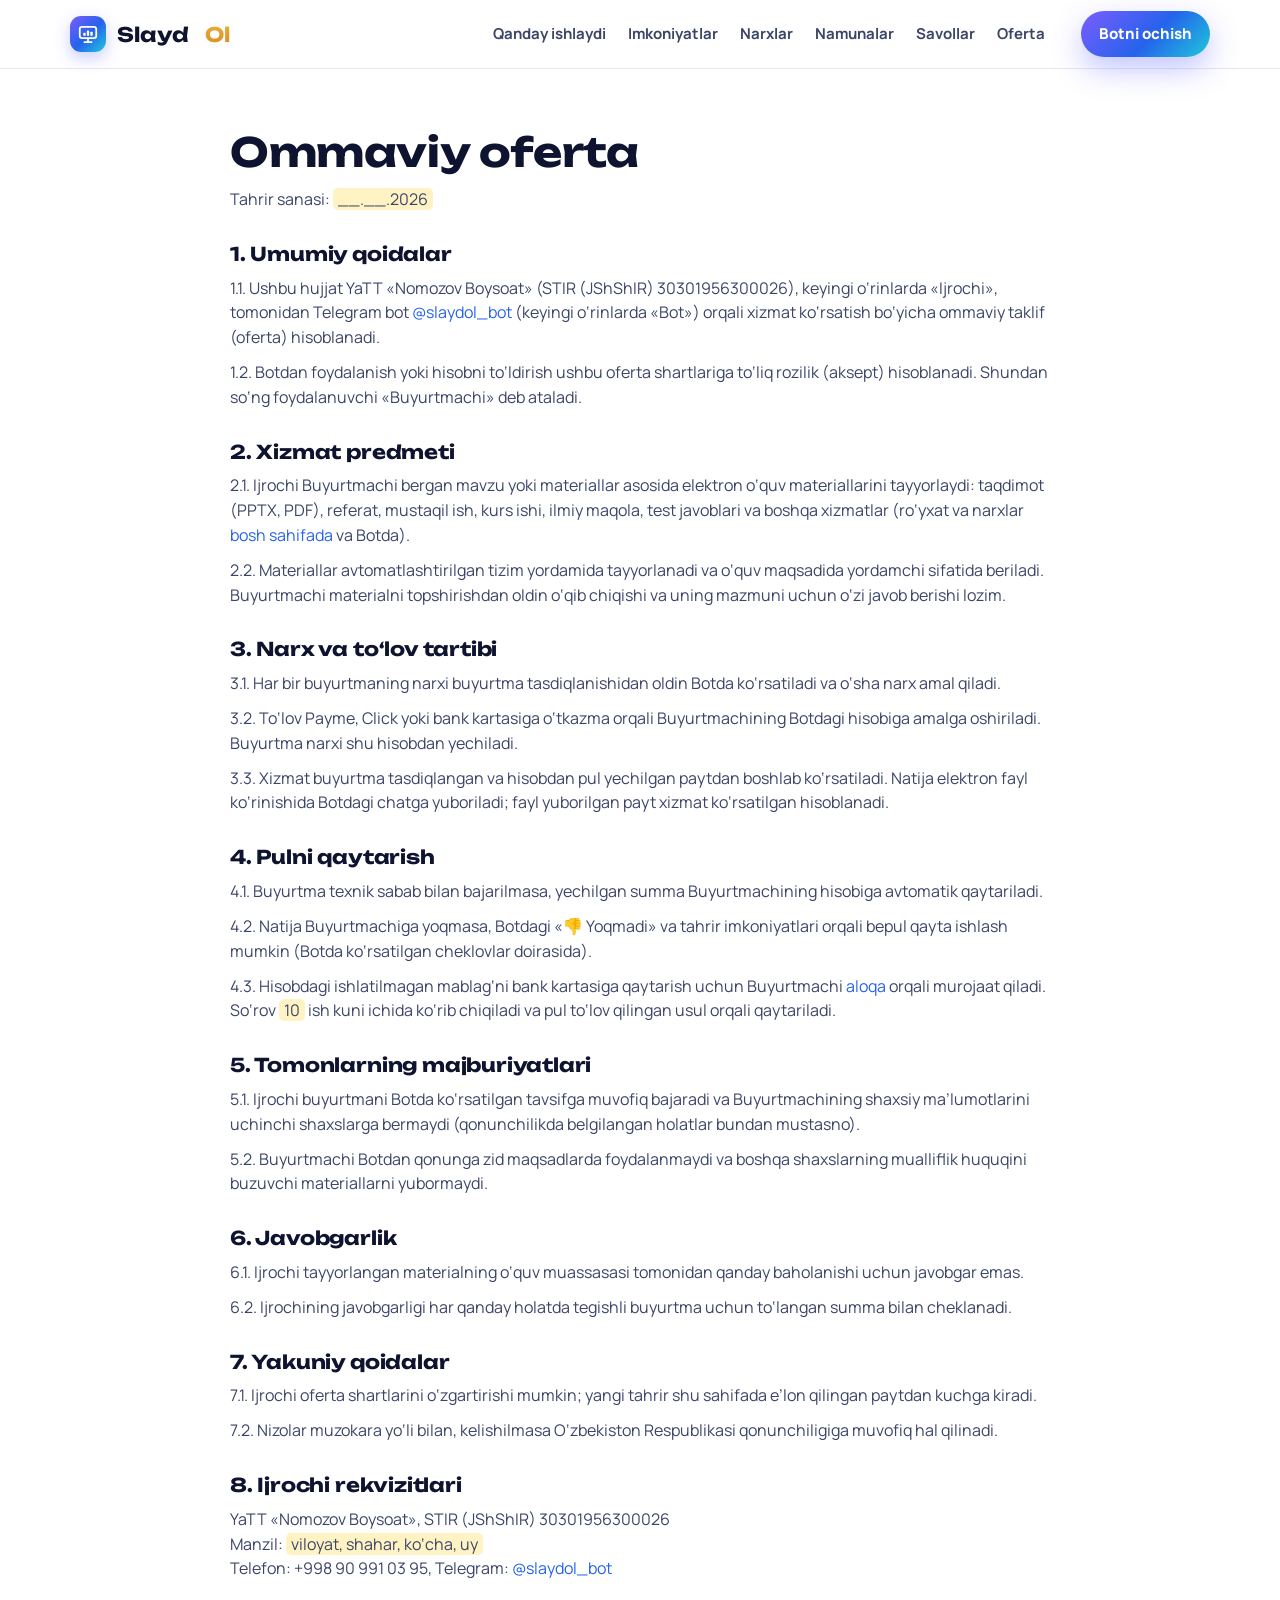
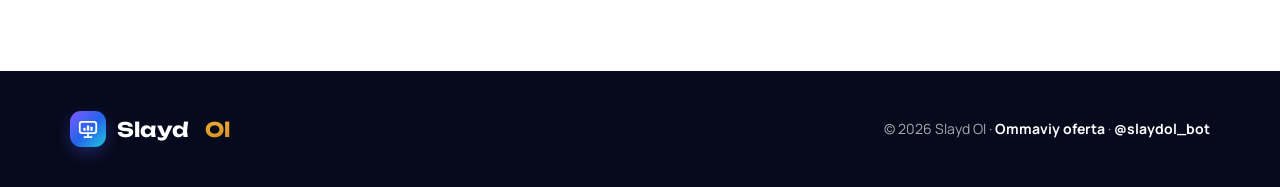
==== commit 844cf89c: "Rekvizitlar: YaTT Nomozov Boysoat, STIR, telefon Co-Authored-By: Claude Fable 5.1 <noreply@anthropic" ====
--- a/oferta.html
+++ b/oferta.html
@@ -28,7 +28,7 @@
   <p class="note" style="margin-bottom:8px">Tahrir sanasi: <span class="todo">__.__.2026</span></p>
 
   <h3>1. Umumiy qoidalar</h3>
-  <p>1.1. Ushbu hujjat <span class="todo">YaTT / MChJ nomi</span> (STIR <span class="todo">000 000 000</span>), keyingi o‘rinlarda «Ijrochi»,
+  <p>1.1. Ushbu hujjat YaTT «Nomozov Boysoat» (STIR (JShShIR) 30301956300026), keyingi o‘rinlarda «Ijrochi»,
     tomonidan Telegram bot <a href="https://t.me/slaydol_bot">@slaydol_bot</a> (keyingi o‘rinlarda «Bot») orqali xizmat ko‘rsatish bo‘yicha
     ommaviy taklif (oferta) hisoblanadi.</p>
   <p>1.2. Botdan foydalanish yoki hisobni to‘ldirish ushbu oferta shartlariga to‘liq rozilik (aksept) hisoblanadi.
@@ -71,9 +71,9 @@
   <p>7.2. Nizolar muzokara yo‘li bilan, kelishilmasa O‘zbekiston Respublikasi qonunchiligiga muvofiq hal qilinadi.</p>
 
   <h3>8. Ijrochi rekvizitlari</h3>
-  <p><span class="todo">YaTT / MChJ nomi</span>, STIR <span class="todo">000 000 000</span><br>
+  <p>YaTT «Nomozov Boysoat», STIR (JShShIR) 30301956300026<br>
      Manzil: <span class="todo">viloyat, shahar, ko‘cha, uy</span><br>
-     Telefon: <span class="todo">+998 __ ___ __ __</span>, Telegram: <a href="https://t.me/slaydol_bot">@slaydol_bot</a></p>
+     Telefon: +998 90 991 03 95, Telegram: <a href="https://t.me/slaydol_bot">@slaydol_bot</a></p>
 </main>
 
 <footer><div class="wrap">
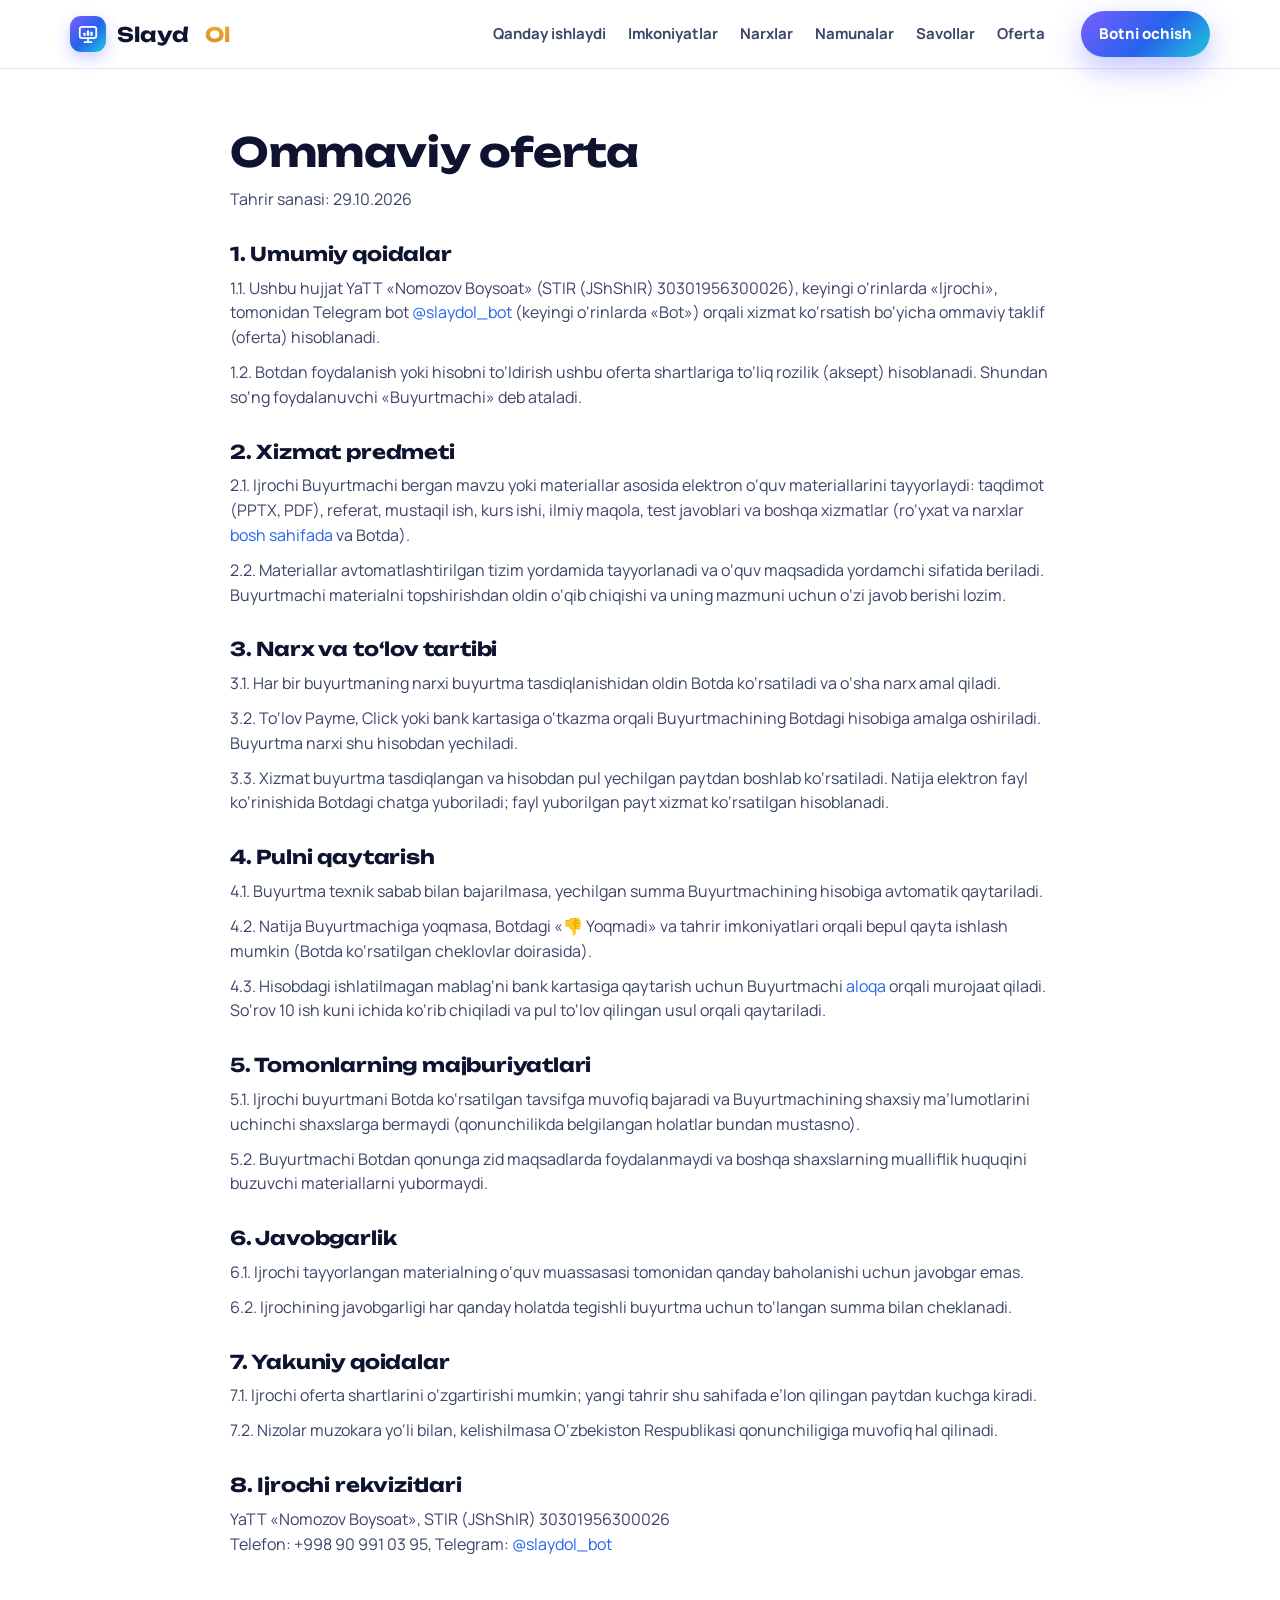
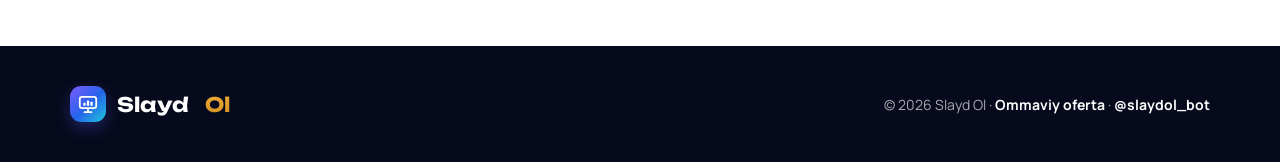
==== commit 00018f7c: "Oferta sanasi, bo'sh rekvizitlar yashirildi Co-Authored-By: Claude Fable 5.1 <noreply@anthropic.com>" ====
--- a/oferta.html
+++ b/oferta.html
@@ -25,7 +25,7 @@
 
 <main class="wrap legal">
   <h1>Ommaviy oferta</h1>
-  <p class="note" style="margin-bottom:8px">Tahrir sanasi: <span class="todo">__.__.2026</span></p>
+  <p class="note" style="margin-bottom:8px">Tahrir sanasi: 29.10.2026</p>
 
   <h3>1. Umumiy qoidalar</h3>
   <p>1.1. Ushbu hujjat YaTT «Nomozov Boysoat» (STIR (JShShIR) 30301956300026), keyingi o‘rinlarda «Ijrochi»,
@@ -53,7 +53,7 @@
   <p>4.2. Natija Buyurtmachiga yoqmasa, Botdagi «👎 Yoqmadi» va tahrir imkoniyatlari orqali bepul qayta ishlash mumkin
     (Botda ko‘rsatilgan cheklovlar doirasida).</p>
   <p>4.3. Hisobdagi ishlatilmagan mablag‘ni bank kartasiga qaytarish uchun Buyurtmachi
-    <a href="/#aloqa">aloqa</a> orqali murojaat qiladi. So‘rov <span class="todo">10</span> ish kuni ichida ko‘rib chiqiladi va pul to‘lov
+    <a href="/#aloqa">aloqa</a> orqali murojaat qiladi. So‘rov 10 ish kuni ichida ko‘rib chiqiladi va pul to‘lov
     qilingan usul orqali qaytariladi.</p>
 
   <h3>5. Tomonlarning majburiyatlari</h3>
@@ -72,7 +72,7 @@
 
   <h3>8. Ijrochi rekvizitlari</h3>
   <p>YaTT «Nomozov Boysoat», STIR (JShShIR) 30301956300026<br>
-     Manzil: <span class="todo">viloyat, shahar, ko‘cha, uy</span><br>
+     <!-- TODO: manzil -->
      Telefon: +998 90 991 03 95, Telegram: <a href="https://t.me/slaydol_bot">@slaydol_bot</a></p>
 </main>
 
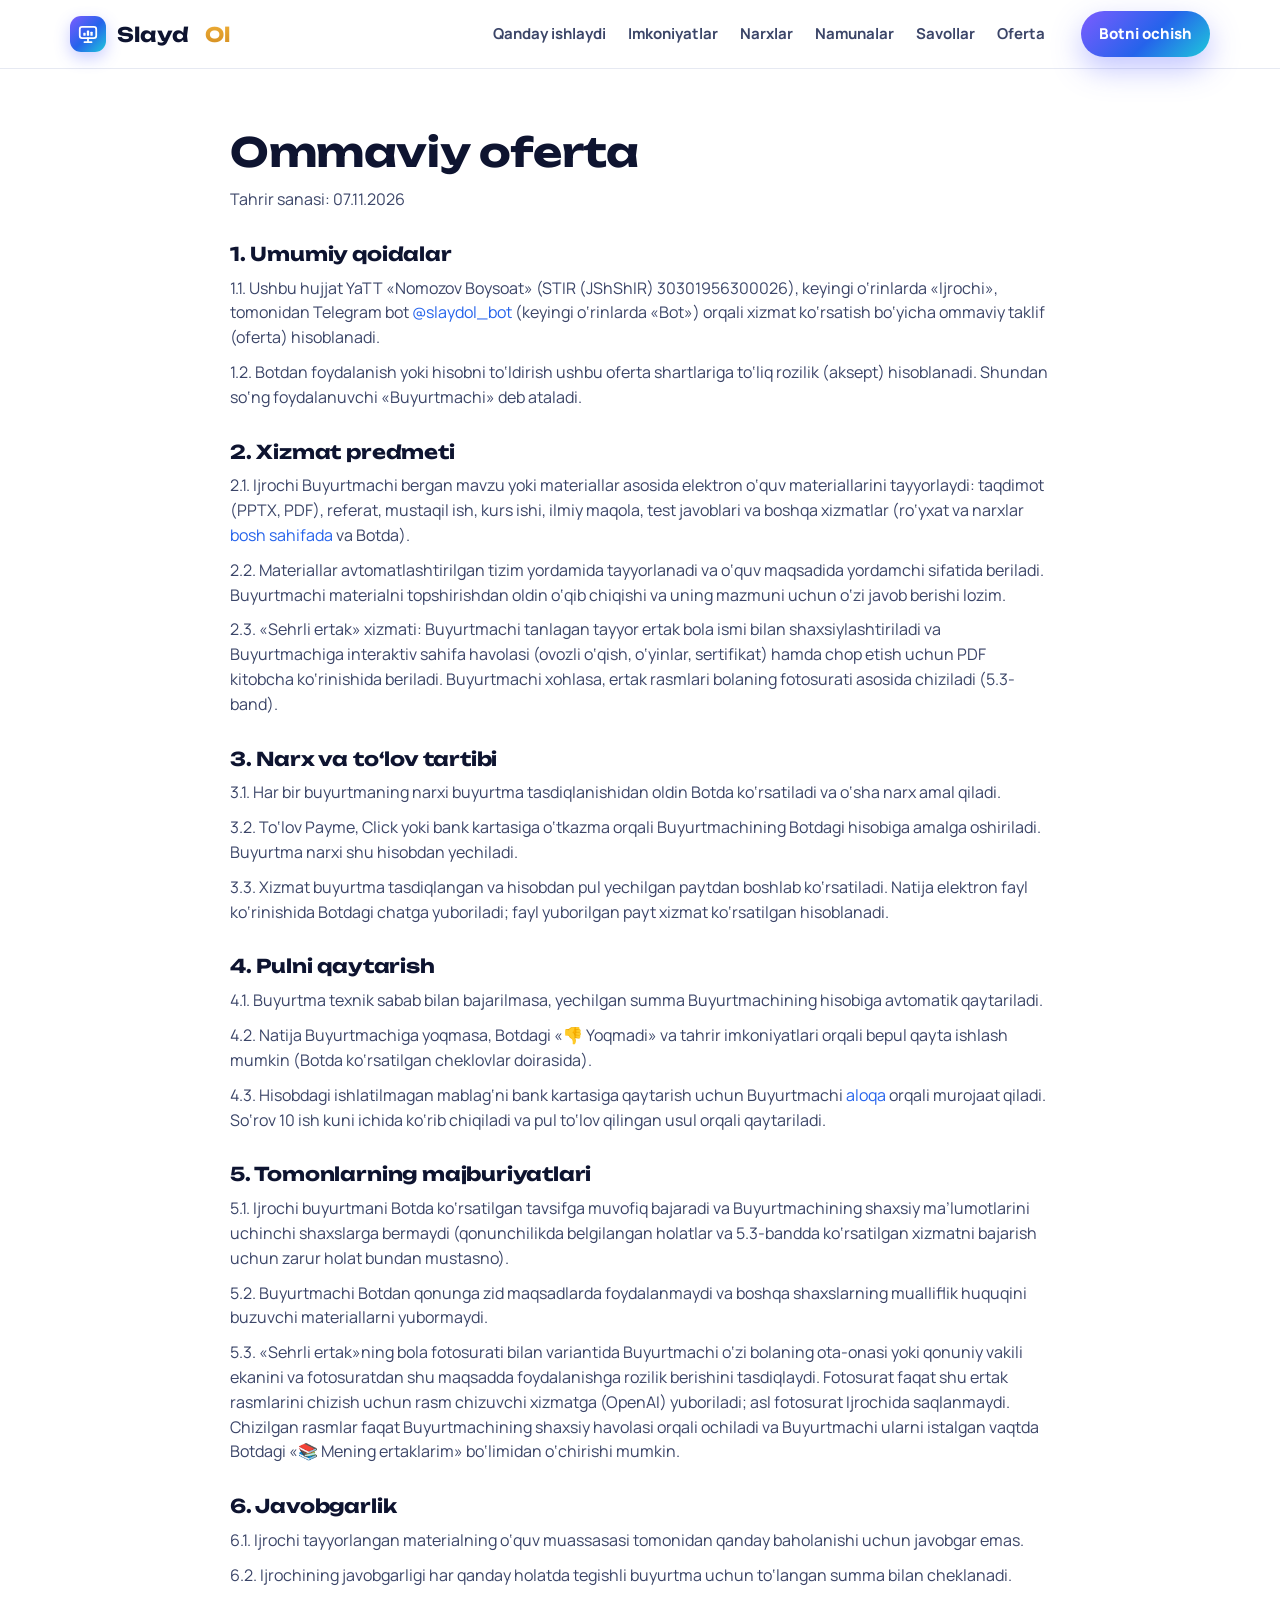
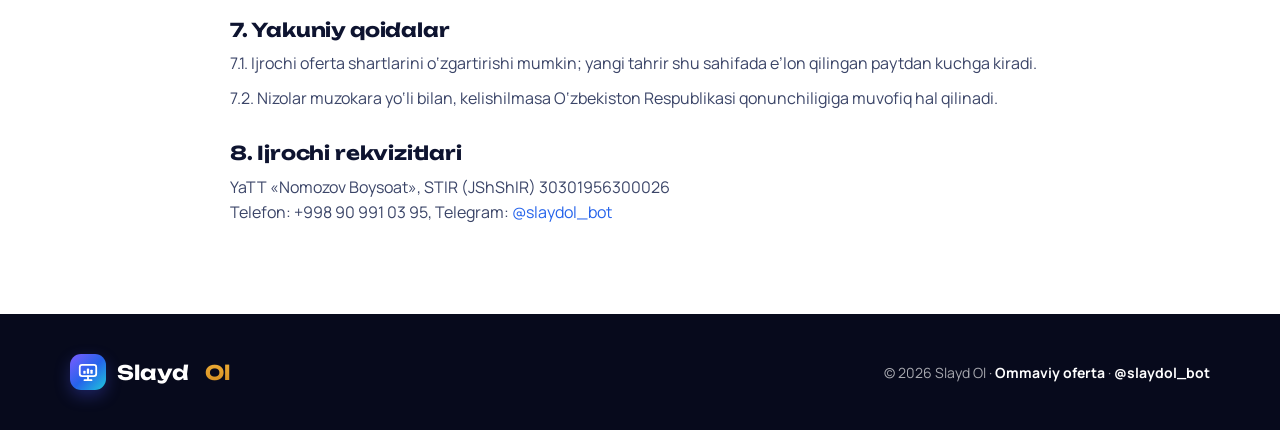
==== commit d81a8f6f: "Oferta: Sehrli ertak va bola fotosurati bandlari Co-Authored-By: Claude Opus 5.5 <noreply@anthropic." ====
--- a/oferta.html
+++ b/oferta.html
@@ -25,7 +25,7 @@
 
 <main class="wrap legal">
   <h1>Ommaviy oferta</h1>
-  <p class="note" style="margin-bottom:8px">Tahrir sanasi: 29.10.2026</p>
+  <p class="note" style="margin-bottom:8px">Tahrir sanasi: 07.11.2026</p>
 
   <h3>1. Umumiy qoidalar</h3>
   <p>1.1. Ushbu hujjat YaTT «Nomozov Boysoat» (STIR (JShShIR) 30301956300026), keyingi o‘rinlarda «Ijrochi»,
@@ -40,6 +40,9 @@
     <a href="/#xizmatlar">bosh sahifada</a> va Botda).</p>
   <p>2.2. Materiallar avtomatlashtirilgan tizim yordamida tayyorlanadi va o‘quv maqsadida yordamchi sifatida beriladi.
     Buyurtmachi materialni topshirishdan oldin o‘qib chiqishi va uning mazmuni uchun o‘zi javob berishi lozim.</p>
+  <p>2.3. «Sehrli ertak» xizmati: Buyurtmachi tanlagan tayyor ertak bola ismi bilan shaxsiylashtiriladi va Buyurtmachiga
+    interaktiv sahifa havolasi (ovozli o‘qish, o‘yinlar, sertifikat) hamda chop etish uchun PDF kitobcha ko‘rinishida beriladi.
+    Buyurtmachi xohlasa, ertak rasmlari bolaning fotosurati asosida chiziladi (5.3-band).</p>
 
   <h3>3. Narx va to‘lov tartibi</h3>
   <p>3.1. Har bir buyurtmaning narxi buyurtma tasdiqlanishidan oldin Botda ko‘rsatiladi va o‘sha narx amal qiladi.</p>
@@ -58,9 +61,15 @@
 
   <h3>5. Tomonlarning majburiyatlari</h3>
   <p>5.1. Ijrochi buyurtmani Botda ko‘rsatilgan tavsifga muvofiq bajaradi va Buyurtmachining shaxsiy ma’lumotlarini uchinchi
-    shaxslarga bermaydi (qonunchilikda belgilangan holatlar bundan mustasno).</p>
+    shaxslarga bermaydi (qonunchilikda belgilangan holatlar va 5.3-bandda ko‘rsatilgan xizmatni bajarish uchun zarur
+    holat bundan mustasno).</p>
   <p>5.2. Buyurtmachi Botdan qonunga zid maqsadlarda foydalanmaydi va boshqa shaxslarning mualliflik huquqini buzuvchi
     materiallarni yubormaydi.</p>
+  <p>5.3. «Sehrli ertak»ning bola fotosurati bilan variantida Buyurtmachi o‘zi bolaning ota-onasi yoki qonuniy vakili
+    ekanini va fotosuratdan shu maqsadda foydalanishga rozilik berishini tasdiqlaydi. Fotosurat faqat shu ertak rasmlarini
+    chizish uchun rasm chizuvchi xizmatga (OpenAI) yuboriladi; asl fotosurat Ijrochida saqlanmaydi. Chizilgan rasmlar faqat
+    Buyurtmachining shaxsiy havolasi orqali ochiladi va Buyurtmachi ularni istalgan vaqtda Botdagi «📚 Mening ertaklarim»
+    bo‘limidan o‘chirishi mumkin.</p>
 
   <h3>6. Javobgarlik</h3>
   <p>6.1. Ijrochi tayyorlangan materialning o‘quv muassasasi tomonidan qanday baholanishi uchun javobgar emas.</p>
